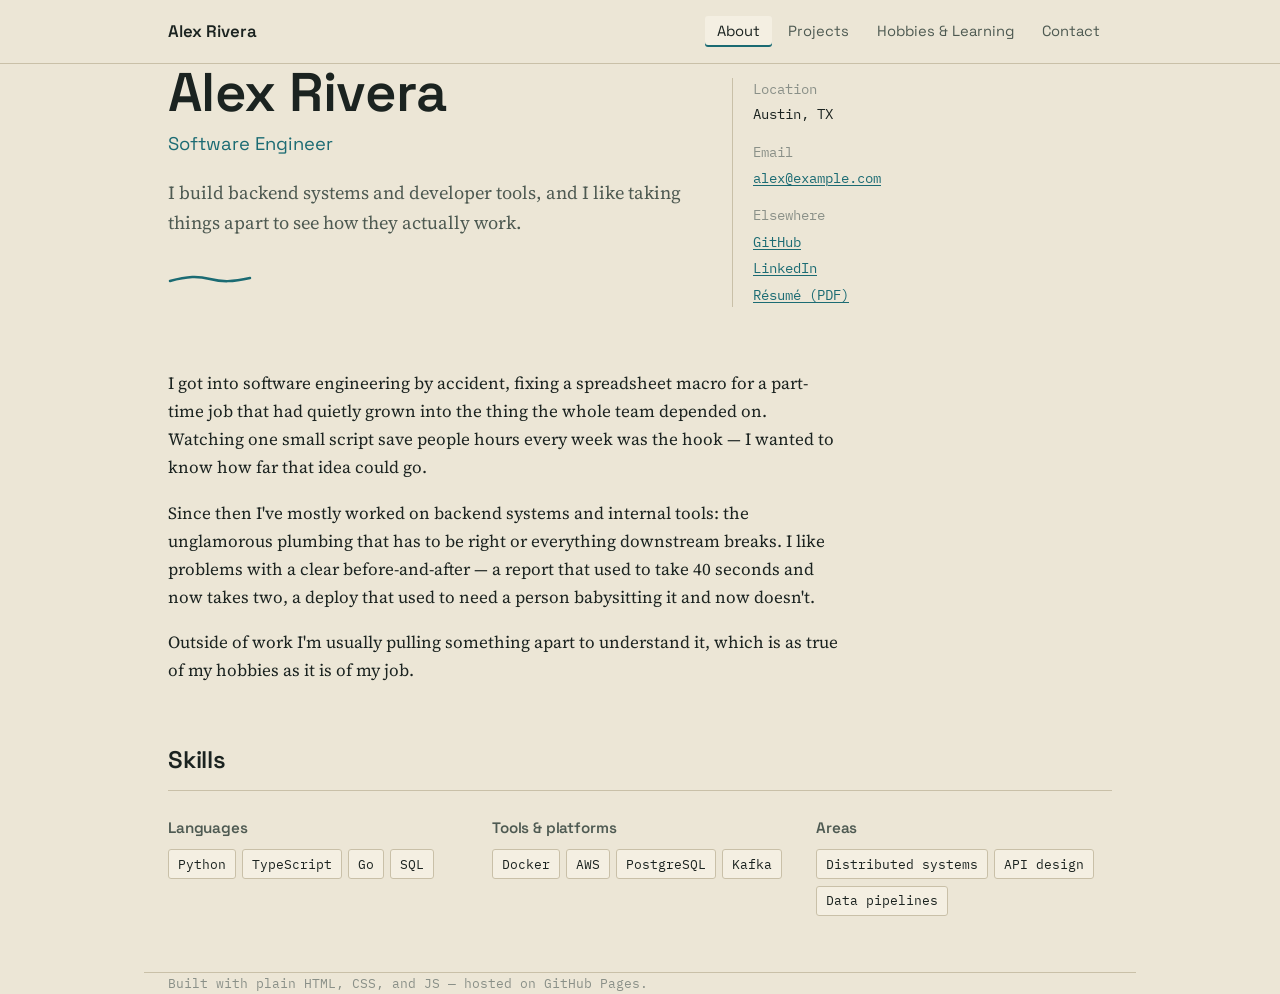
==== portfolio-site/index.html @ 3b94f077 "initial test" ====
<!DOCTYPE html>
<html lang="en">
<head>
<meta charset="UTF-8">
<meta name="viewport" content="width=device-width, initial-scale=1.0">
<title>Alex Rivera — Software Engineer</title>
<meta name="description" content="Portfolio and personal site of Alex Rivera, software engineer.">

<link rel="preconnect" href="https://fonts.googleapis.com">
<link rel="preconnect" href="https://fonts.gstatic.com" crossorigin>
<link href="https://fonts.googleapis.com/css2?family=Space+Grotesk:wght@500;600;700&family=Source+Serif+4:ital,opsz,wght@0,8..60,400;0,8..60,600;1,8..60,400&family=IBM+Plex+Mono:wght@400;500&display=swap" rel="stylesheet">

<link rel="stylesheet" href="styles.css">
</head>
<body>

<header class="site-header">
  <div class="wrap">
    <a href="#about" class="site-mark" id="siteMark">Alex Rivera</a>
    <nav class="tabs" role="tablist" aria-label="Site sections">
      <button role="tab" data-tab="about" aria-selected="true">About</button>
      <button role="tab" data-tab="projects" aria-selected="false">Projects</button>
      <button role="tab" data-tab="hobbies" aria-selected="false">Hobbies &amp; Learning</button>
      <button role="tab" data-tab="contact" aria-selected="false">Contact</button>
    </nav>
  </div>
</header>

<main class="wrap">

  <!-- ABOUT -->
  <section id="panel-about" class="panel" role="tabpanel">
    <div class="hero">
      <div>
        <h1 id="heroName">Alex Rivera</h1>
        <p class="role" id="heroRole">Software Engineer</p>
        <p class="tagline" id="heroTagline">I build backend systems and developer tools, and I like taking things apart to see how they actually work.</p>
        <svg class="hero-underline" viewBox="0 0 84 10" fill="none" xmlns="http://www.w3.org/2000/svg" aria-hidden="true">
          <path d="M2 7 C 20 2, 30 2, 42 5 S 64 8, 82 4" stroke="var(--signal)" stroke-width="2.5" stroke-linecap="round"/>
        </svg>
      </div>
      <dl class="margin-card">
        <dt>Location</dt>
        <dd id="metaLocation">Austin, TX</dd>
        <dt>Email</dt>
        <dd><a id="metaEmail" href="#">alex@example.com</a></dd>
        <dt>Elsewhere</dt>
        <dd><ul id="metaLinks"></ul></dd>
      </dl>
    </div>

    <div class="origin" id="originText"></div>

    <h2 class="section-heading" style="margin-top:3.5rem;">Skills</h2>
    <div class="skills-grid" id="skillsGrid"></div>
  </section>

  <!-- PROJECTS -->
  <section id="panel-projects" class="panel" role="tabpanel">
    <h2 class="section-heading">Projects</h2>
    <div id="projectsList"></div>
  </section>

  <!-- HOBBIES -->
  <section id="panel-hobbies" class="panel" role="tabpanel">
    <h2 class="section-heading">Hobbies &amp; things I'm learning</h2>
    <div class="hobbies-grid" id="hobbiesGrid"></div>
  </section>

  <!-- CONTACT -->
  <section id="panel-contact" class="panel" role="tabpanel">
    <h2 class="section-heading">Contact</h2>
    <div class="contact">
      <p id="contactLine">Reach out — I'm happy to hear from you.</p>
      <div class="contact-links" id="contactLinks"></div>
    </div>
  </section>

</main>

<footer class="wrap">
  <span id="footerNote">Built with plain HTML, CSS, and JS — hosted on GitHub Pages.</span>
</footer>

<script src="data.js"></script>
<script src="script.js"></script>
</body>
</html>
---- portfolio-site/styles.css ----
/* ============================================================
   DESIGN TOKENS
   ============================================================ */
:root {
  /* paper + ink */
  --paper: #ECE6D6;
  --paper-raised: #F4EFE2;
  --ink: #1B2320;
  --ink-soft: #4E5A52;
  --ink-faint: #8A9088;
  --rule: #C9C0A8;

  /* signal accent (deep teal — the one bold color on the page) */
  --signal: #1B6B73;
  --signal-dim: #14535A;

  /* secondary warm mark, used sparingly (hobby notes, highlights) */
  --mark: #B98418;

  /* type */
  --font-display: 'Space Grotesk', sans-serif;
  --font-body: 'Source Serif 4', Georgia, serif;
  --font-mono: 'IBM Plex Mono', ui-monospace, monospace;

  --measure: 42rem;
  --radius: 3px;
}

@media (prefers-color-scheme: dark) {
  :root {
    --paper: #171E1B;
    --paper-raised: #1D2521;
    --ink: #E9E4D6;
    --ink-soft: #A8AFA6;
    --ink-faint: #6B7269;
    --rule: #333B35;
    --signal: #5FBFC9;
    --signal-dim: #7FD1D9;
    --mark: #D6A419;
  }
}

* { box-sizing: border-box; }

html {
  scroll-behavior: smooth;
}

@media (prefers-reduced-motion: reduce) {
  html { scroll-behavior: auto; }
  * { animation-duration: 0.001ms !important; transition-duration: 0.001ms !important; }
}

body {
  margin: 0;
  background: var(--paper);
  color: var(--ink);
  font-family: var(--font-body);
  font-size: 1.0625rem;
  line-height: 1.65;
  -webkit-font-smoothing: antialiased;
}

a {
  color: var(--signal);
  text-decoration-thickness: 1px;
  text-underline-offset: 2px;
}
a:hover { color: var(--signal-dim); }

a:focus-visible,
button:focus-visible,
[tabindex]:focus-visible {
  outline: 2px solid var(--signal);
  outline-offset: 3px;
}

h1, h2, h3 {
  font-family: var(--font-display);
  font-weight: 600;
  letter-spacing: -0.01em;
  margin: 0;
}

/* ============================================================
   LAYOUT SHELL
   ============================================================ */
.wrap {
  max-width: 62rem;
  margin: 0 auto;
  padding: 0 1.5rem;
}

/* header / nav, sticky, acts as the "tabs" */
.site-header {
  position: sticky;
  top: 0;
  z-index: 10;
  background: var(--paper);
  border-bottom: 1px solid var(--rule);
}

.site-header .wrap {
  display: flex;
  align-items: center;
  justify-content: space-between;
  gap: 1rem;
  padding-top: 1rem;
  padding-bottom: 1rem;
}

.site-mark {
  font-family: var(--font-display);
  font-weight: 600;
  font-size: 1.05rem;
  color: var(--ink);
  text-decoration: none;
  white-space: nowrap;
}

nav.tabs {
  display: flex;
  gap: 0.25rem;
  overflow-x: auto;
}

nav.tabs button {
  font-family: var(--font-display);
  font-size: 0.92rem;
  background: none;
  border: none;
  color: var(--ink-soft);
  padding: 0.4rem 0.75rem;
  cursor: pointer;
  border-radius: var(--radius);
  white-space: nowrap;
}

nav.tabs button:hover { color: var(--ink); }

nav.tabs button[aria-selected="true"] {
  color: var(--ink);
  background: var(--paper-raised);
  box-shadow: inset 0 -2px 0 var(--signal);
}

main {
  padding: 3rem 0 6rem;
}

.panel {
  display: none;
}
.panel.is-active {
  display: block;
  animation: rise 0.4s ease both;
}

@keyframes rise {
  from { opacity: 0; transform: translateY(6px); }
  to   { opacity: 1; transform: translateY(0); }
}

/* ============================================================
   HERO / ABOUT
   ============================================================ */
.hero {
  display: grid;
  grid-template-columns: 1fr;
  gap: 2rem;
  margin-bottom: 3rem;
}

@media (min-width: 760px) {
  .hero { grid-template-columns: 1.4fr 1fr; align-items: start; }
}

.hero h1 {
  font-size: clamp(2.2rem, 5vw, 3.4rem);
  line-height: 1.05;
}

.hero .role {
  font-family: var(--font-display);
  color: var(--signal);
  font-size: 1.15rem;
  margin-top: 0.5rem;
}

.hero .tagline {
  max-width: var(--measure);
  color: var(--ink-soft);
  font-size: 1.15rem;
  margin-top: 1rem;
}

.hero-underline {
  width: 84px;
  height: 10px;
  margin-top: 1.1rem;
}

/* margin card: location, email, links — reads like a notebook margin note */
.margin-card {
  border-left: 1px solid var(--rule);
  padding-left: 1.25rem;
  font-family: var(--font-mono);
  font-size: 0.88rem;
  color: var(--ink-soft);
}

.margin-card dt { color: var(--ink-faint); margin-top: 0.9rem; }
.margin-card dt:first-child { margin-top: 0; }
.margin-card dd { margin: 0.15rem 0 0; color: var(--ink); }
.margin-card ul { list-style: none; margin: 0.15rem 0 0; padding: 0; }
.margin-card li { margin-top: 0.2rem; }

.origin {
  max-width: var(--measure);
}

.origin p { margin: 0 0 1.1rem; }
.origin p:last-child { margin-bottom: 0; }

/* ============================================================
   SECTION HEADINGS
   ============================================================ */
.section-heading {
  font-size: 1.5rem;
  margin-bottom: 1.5rem;
  padding-bottom: 0.6rem;
  border-bottom: 1px solid var(--rule);
}

/* ============================================================
   SKILLS
   ============================================================ */
.skills-grid {
  display: grid;
  gap: 1.75rem;
  grid-template-columns: repeat(auto-fit, minmax(210px, 1fr));
  margin-bottom: 3.5rem;
}

.skill-group h3 {
  font-size: 0.95rem;
  color: var(--ink-soft);
  margin-bottom: 0.6rem;
  font-weight: 600;
}

.chip-row {
  display: flex;
  flex-wrap: wrap;
  gap: 0.4rem;
}

.chip {
  font-family: var(--font-mono);
  font-size: 0.82rem;
  border: 1px solid var(--rule);
  color: var(--ink);
  padding: 0.2rem 0.55rem;
  border-radius: var(--radius);
  background: var(--paper-raised);
}

/* ============================================================
   PROJECTS
   ============================================================ */
.project {
  border-top: 1px solid var(--rule);
  padding: 2rem 0;
  display: grid;
  gap: 1.5rem;
  grid-template-columns: 1fr;
}

@media (min-width: 760px) {
  .project { grid-template-columns: 200px 1fr; }
}

.project:last-child { border-bottom: 1px solid var(--rule); }

.project-meta {
  font-family: var(--font-mono);
  font-size: 0.82rem;
  color: var(--ink-faint);
}

.project-meta .period { display: block; margin-bottom: 0.5rem; }

.project h3 {
  font-size: 1.3rem;
  margin-bottom: 0.5rem;
}

.project .summary {
  max-width: var(--measure);
  color: var(--ink-soft);
  margin-bottom: 0.9rem;
}

.project .chip-row { margin-bottom: 0.9rem; }

.project-links {
  display: flex;
  gap: 1.25rem;
  font-family: var(--font-display);
  font-size: 0.9rem;
  margin-bottom: 1rem;
}

/* media embeds: pdf / video / image */
.media-frame {
  border: 1px solid var(--rule);
  border-radius: var(--radius);
  overflow: hidden;
  background: var(--paper-raised);
  max-width: var(--measure);
}

.media-frame iframe,
.media-frame video,
.media-frame img {
  display: block;
  width: 100%;
  height: 480px;
  border: none;
}

.media-frame img { height: auto; }
.media-frame video { height: auto; background: #000; }

.media-fallback {
  padding: 1.25rem 1.5rem;
  font-family: var(--font-mono);
  font-size: 0.85rem;
  color: var(--ink-faint);
}

/* ============================================================
   HOBBIES
   ============================================================ */
.hobbies-grid {
  display: grid;
  gap: 1.75rem;
  grid-template-columns: repeat(auto-fit, minmax(240px, 1fr));
}

.hobby h3 {
  font-size: 1.05rem;
  margin-bottom: 0.4rem;
  position: relative;
  padding-left: 1rem;
}

.hobby h3::before {
  content: "";
  position: absolute;
  left: 0;
  top: 0.35em;
  width: 6px;
  height: 6px;
  background: var(--mark);
  border-radius: 50%;
}

.hobby p {
  color: var(--ink-soft);
  margin: 0;
}

/* ============================================================
   CONTACT / FOOTER
   ============================================================ */
.contact p { max-width: var(--measure); color: var(--ink-soft); }

.contact-links {
  display: flex;
  flex-wrap: wrap;
  gap: 1rem 2rem;
  margin-top: 1.5rem;
  font-family: var(--font-display);
}

footer {
  border-top: 1px solid var(--rule);
  padding: 1.5rem 0;
  font-family: var(--font-mono);
  font-size: 0.8rem;
  color: var(--ink-faint);
}
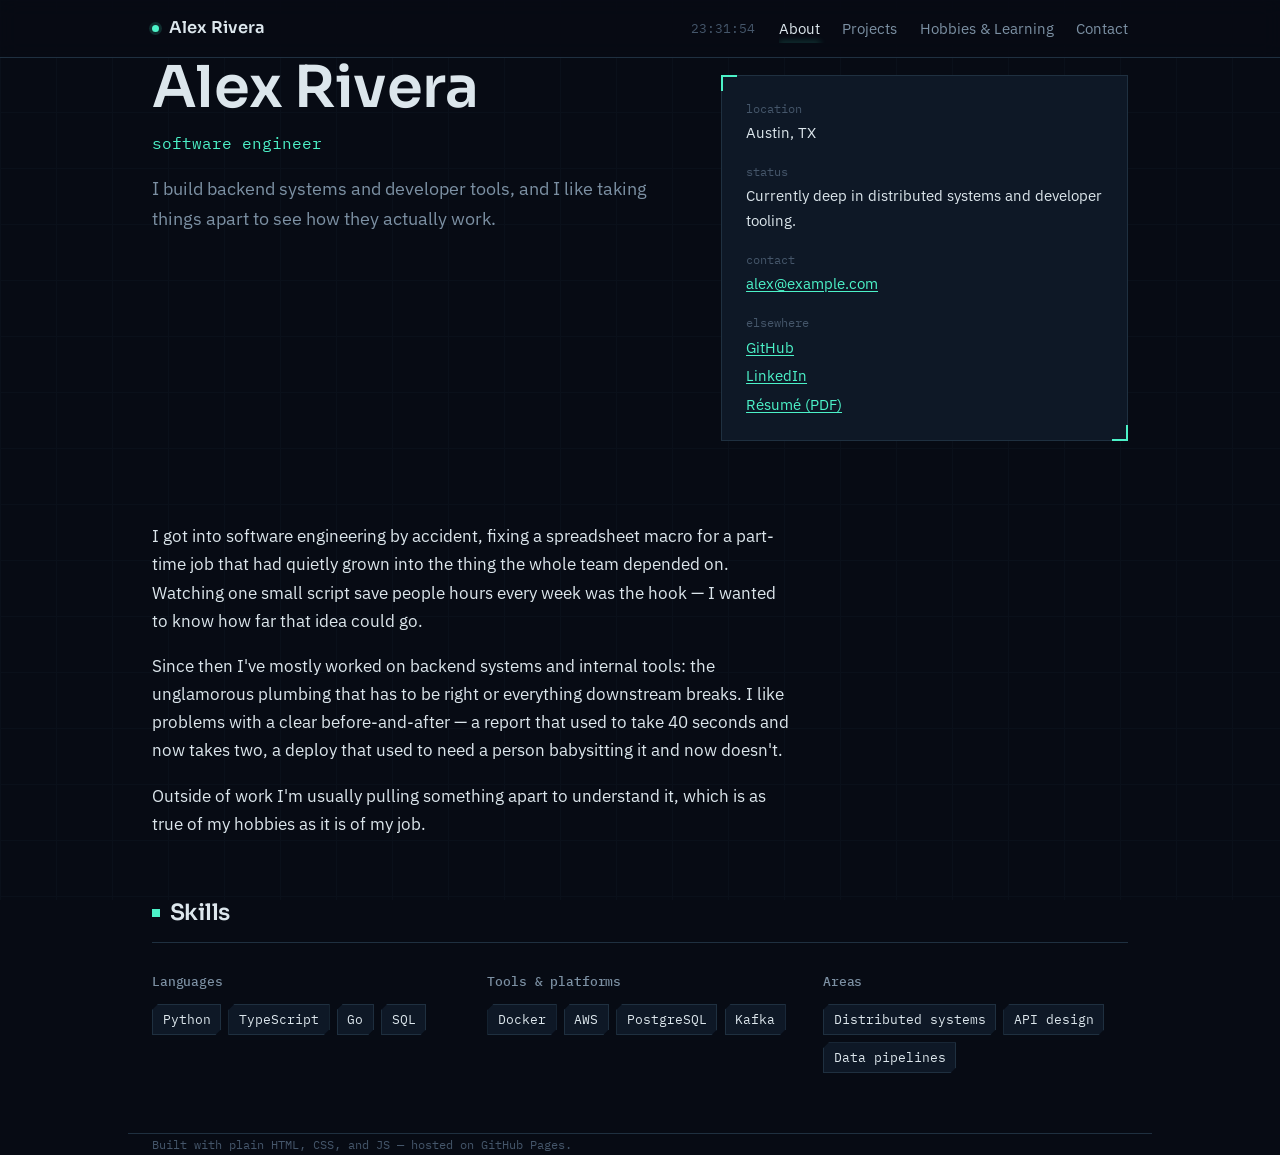
==== commit 9908864e: "initial test-2" ====
--- a/portfolio-site/index.html
+++ b/portfolio-site/index.html
@@ -8,7 +8,7 @@
 
 <link rel="preconnect" href="https://fonts.googleapis.com">
 <link rel="preconnect" href="https://fonts.gstatic.com" crossorigin>
-<link href="https://fonts.googleapis.com/css2?family=Space+Grotesk:wght@500;600;700&family=Source+Serif+4:ital,opsz,wght@0,8..60,400;0,8..60,600;1,8..60,400&family=IBM+Plex+Mono:wght@400;500&display=swap" rel="stylesheet">
+<link href="https://fonts.googleapis.com/css2?family=Sora:wght@500;600;700&family=IBM+Plex+Sans:wght@400;500&family=IBM+Plex+Mono:wght@400;500&display=swap" rel="stylesheet">
 
 <link rel="stylesheet" href="styles.css">
 </head>
@@ -16,35 +16,41 @@
 
 <header class="site-header">
   <div class="wrap">
-    <a href="#about" class="site-mark" id="siteMark">Alex Rivera</a>
-    <nav class="tabs" role="tablist" aria-label="Site sections">
-      <button role="tab" data-tab="about" aria-selected="true">About</button>
-      <button role="tab" data-tab="projects" aria-selected="false">Projects</button>
-      <button role="tab" data-tab="hobbies" aria-selected="false">Hobbies &amp; Learning</button>
-      <button role="tab" data-tab="contact" aria-selected="false">Contact</button>
-    </nav>
+    <div class="header-left">
+      <span class="status-dot" aria-hidden="true"></span>
+      <a href="#about" class="site-mark" id="siteMark">Alex Rivera</a>
+    </div>
+    <div class="header-right">
+      <span class="clock" id="clock" aria-label="Local time"></span>
+      <nav class="tabs" role="tablist" aria-label="Site sections">
+        <button role="tab" data-tab="about" aria-selected="true">About</button>
+        <button role="tab" data-tab="projects" aria-selected="false">Projects</button>
+        <button role="tab" data-tab="hobbies" aria-selected="false">Hobbies &amp; Learning</button>
+        <button role="tab" data-tab="contact" aria-selected="false">Contact</button>
+        <span class="tab-indicator" id="tabIndicator" aria-hidden="true"></span>
+      </nav>
+    </div>
   </div>
 </header>
 
 <main class="wrap">
 
   <!-- ABOUT -->
-  <section id="panel-about" class="panel" role="tabpanel">
+  <section id="panel-about" class="panel-section" role="tabpanel">
     <div class="hero">
       <div>
-        <h1 id="heroName">Alex Rivera</h1>
-        <p class="role" id="heroRole">Software Engineer</p>
-        <p class="tagline" id="heroTagline">I build backend systems and developer tools, and I like taking things apart to see how they actually work.</p>
-        <svg class="hero-underline" viewBox="0 0 84 10" fill="none" xmlns="http://www.w3.org/2000/svg" aria-hidden="true">
-          <path d="M2 7 C 20 2, 30 2, 42 5 S 64 8, 82 4" stroke="var(--signal)" stroke-width="2.5" stroke-linecap="round"/>
-        </svg>
+        <h1 class="hero-name" id="heroName">Alex Rivera</h1>
+        <p class="role" id="heroRole">software engineer</p>
+        <p class="tagline" id="heroTagline"></p>
       </div>
-      <dl class="margin-card">
-        <dt>Location</dt>
-        <dd id="metaLocation">Austin, TX</dd>
-        <dt>Email</dt>
-        <dd><a id="metaEmail" href="#">alex@example.com</a></dd>
-        <dt>Elsewhere</dt>
+      <dl class="readout">
+        <dt>location</dt>
+        <dd id="metaLocation"></dd>
+        <dt>status</dt>
+        <dd id="metaStatus"></dd>
+        <dt>contact</dt>
+        <dd><a id="metaEmail" href="#"></a></dd>
+        <dt>elsewhere</dt>
         <dd><ul id="metaLinks"></ul></dd>
       </dl>
     </div>
@@ -56,22 +62,22 @@
   </section>
 
   <!-- PROJECTS -->
-  <section id="panel-projects" class="panel" role="tabpanel">
+  <section id="panel-projects" class="panel-section" role="tabpanel">
     <h2 class="section-heading">Projects</h2>
     <div id="projectsList"></div>
   </section>
 
   <!-- HOBBIES -->
-  <section id="panel-hobbies" class="panel" role="tabpanel">
+  <section id="panel-hobbies" class="panel-section" role="tabpanel">
     <h2 class="section-heading">Hobbies &amp; things I'm learning</h2>
     <div class="hobbies-grid" id="hobbiesGrid"></div>
   </section>
 
   <!-- CONTACT -->
-  <section id="panel-contact" class="panel" role="tabpanel">
+  <section id="panel-contact" class="panel-section" role="tabpanel">
     <h2 class="section-heading">Contact</h2>
     <div class="contact">
-      <p id="contactLine">Reach out — I'm happy to hear from you.</p>
+      <p id="contactLine"></p>
       <div class="contact-links" id="contactLinks"></div>
     </div>
   </section>
--- a/portfolio-site/styles.css
+++ b/portfolio-site/styles.css
@@ -1,50 +1,29 @@
 /* ============================================================
-   DESIGN TOKENS
+   DESIGN TOKENS — "mission control" theme
    ============================================================ */
 :root {
-  /* paper + ink */
-  --paper: #ECE6D6;
-  --paper-raised: #F4EFE2;
-  --ink: #1B2320;
-  --ink-soft: #4E5A52;
-  --ink-faint: #8A9088;
-  --rule: #C9C0A8;
-
-  /* signal accent (deep teal — the one bold color on the page) */
-  --signal: #1B6B73;
-  --signal-dim: #14535A;
-
-  /* secondary warm mark, used sparingly (hobby notes, highlights) */
-  --mark: #B98418;
-
-  /* type */
-  --font-display: 'Space Grotesk', sans-serif;
-  --font-body: 'Source Serif 4', Georgia, serif;
+  --void:       #070B14;   /* base background, blue-black, not neutral grey */
+  --panel:      #0E1826;   /* raised panel surface */
+  --panel-hi:   #142234;   /* slightly brighter panel (hover / active) */
+  --line:       #1F3040;   /* hairline borders, grid lines */
+  --ink:        #DCE6EC;   /* primary text, cool off-white */
+  --ink-dim:    #7C90A3;   /* secondary text */
+  --ink-faint:  #45566A;   /* tertiary / meta text */
+  --signal:     #4CF2C8;   /* single accent — console teal, not acid-green */
+  --signal-dim: #2E9C81;
+
+  --font-display: 'Sora', sans-serif;
+  --font-body: 'IBM Plex Sans', sans-serif;
   --font-mono: 'IBM Plex Mono', ui-monospace, monospace;
 
-  --measure: 42rem;
-  --radius: 3px;
-}
-
-@media (prefers-color-scheme: dark) {
-  :root {
-    --paper: #171E1B;
-    --paper-raised: #1D2521;
-    --ink: #E9E4D6;
-    --ink-soft: #A8AFA6;
-    --ink-faint: #6B7269;
-    --rule: #333B35;
-    --signal: #5FBFC9;
-    --signal-dim: #7FD1D9;
-    --mark: #D6A419;
-  }
+  --measure: 40rem;
+  --ease: cubic-bezier(0.16, 1, 0.3, 1);   /* smooth deceleration, used everywhere */
+  --ease-soft: cubic-bezier(0.4, 0, 0.2, 1);
 }
 
 * { box-sizing: border-box; }
 
-html {
-  scroll-behavior: smooth;
-}
+html { scroll-behavior: smooth; }
 
 @media (prefers-reduced-motion: reduce) {
   html { scroll-behavior: auto; }
@@ -53,25 +32,51 @@
 
 body {
   margin: 0;
-  background: var(--paper);
+  background: var(--void);
   color: var(--ink);
   font-family: var(--font-body);
   font-size: 1.0625rem;
   line-height: 1.65;
   -webkit-font-smoothing: antialiased;
+  position: relative;
+}
+
+/* faint drifting grid, the one ambient signature of the page */
+body::before {
+  content: "";
+  position: fixed;
+  inset: 0;
+  z-index: 0;
+  pointer-events: none;
+  background-image:
+    linear-gradient(var(--line) 1px, transparent 1px),
+    linear-gradient(90deg, var(--line) 1px, transparent 1px);
+  background-size: 56px 56px;
+  opacity: 0.16;
+  animation: drift 90s linear infinite;
+}
+
+@keyframes drift {
+  from { background-position: 0 0, 0 0; }
+  to   { background-position: 0 -1120px, -1120px 0; }
+}
+
+@media (prefers-reduced-motion: reduce) {
+  body::before { animation: none; }
 }
 
 a {
   color: var(--signal);
   text-decoration-thickness: 1px;
   text-underline-offset: 2px;
-}
-a:hover { color: var(--signal-dim); }
+  transition: color 0.25s var(--ease-soft);
+}
+a:hover { color: var(--ink); }
 
 a:focus-visible,
 button:focus-visible,
 [tabindex]:focus-visible {
-  outline: 2px solid var(--signal);
+  outline: 1px solid var(--signal);
   outline-offset: 3px;
 }
 
@@ -86,18 +91,20 @@
    LAYOUT SHELL
    ============================================================ */
 .wrap {
-  max-width: 62rem;
+  max-width: 64rem;
   margin: 0 auto;
   padding: 0 1.5rem;
-}
-
-/* header / nav, sticky, acts as the "tabs" */
+  position: relative;
+  z-index: 1;
+}
+
 .site-header {
   position: sticky;
   top: 0;
   z-index: 10;
-  background: var(--paper);
-  border-bottom: 1px solid var(--rule);
+  background: rgba(7, 11, 20, 0.86);
+  backdrop-filter: blur(10px);
+  border-bottom: 1px solid var(--line);
 }
 
 .site-header .wrap {
@@ -105,199 +112,336 @@
   align-items: center;
   justify-content: space-between;
   gap: 1rem;
-  padding-top: 1rem;
-  padding-bottom: 1rem;
+  padding-top: 0.9rem;
+  padding-bottom: 0.9rem;
+  flex-wrap: wrap;
+}
+
+.header-left {
+  display: flex;
+  align-items: center;
+  gap: 0.6rem;
+}
+
+.status-dot {
+  width: 7px;
+  height: 7px;
+  border-radius: 50%;
+  background: var(--signal);
+  box-shadow: 0 0 0 3px rgba(76, 242, 200, 0.15);
+  animation: pulse 2.4s ease-in-out infinite;
+  flex-shrink: 0;
+}
+
+@keyframes pulse {
+  0%, 100% { opacity: 1; }
+  50% { opacity: 0.45; }
 }
 
 .site-mark {
   font-family: var(--font-display);
   font-weight: 600;
-  font-size: 1.05rem;
+  font-size: 1.02rem;
   color: var(--ink);
   text-decoration: none;
+}
+
+.header-right {
+  display: flex;
+  align-items: center;
+  gap: 1.5rem;
+}
+
+.clock {
+  font-family: var(--font-mono);
+  font-size: 0.82rem;
+  color: var(--ink-faint);
   white-space: nowrap;
 }
 
 nav.tabs {
   display: flex;
-  gap: 0.25rem;
+  gap: 1.4rem;
   overflow-x: auto;
+  position: relative;
 }
 
 nav.tabs button {
-  font-family: var(--font-display);
+  font-family: var(--font-body);
   font-size: 0.92rem;
   background: none;
   border: none;
-  color: var(--ink-soft);
-  padding: 0.4rem 0.75rem;
+  color: var(--ink-dim);
+  padding: 0.3rem 0;
   cursor: pointer;
-  border-radius: var(--radius);
   white-space: nowrap;
+  position: relative;
+  transition: color 0.25s var(--ease-soft);
 }
 
 nav.tabs button:hover { color: var(--ink); }
 
 nav.tabs button[aria-selected="true"] {
   color: var(--ink);
-  background: var(--paper-raised);
-  box-shadow: inset 0 -2px 0 var(--signal);
-}
-
-main {
-  padding: 3rem 0 6rem;
-}
-
-.panel {
-  display: none;
-}
-.panel.is-active {
-  display: block;
-  animation: rise 0.4s ease both;
-}
-
-@keyframes rise {
-  from { opacity: 0; transform: translateY(6px); }
+}
+
+/* single indicator that slides between tabs instead of an instant
+   underline swap — positioned by JS via getBoundingClientRect */
+.tab-indicator {
+  position: absolute;
+  bottom: -1px;
+  height: 1px;
+  background: var(--signal);
+  box-shadow: 0 0 6px var(--signal);
+  transition: left 0.4s var(--ease), width 0.4s var(--ease);
+}
+
+main { padding: 3.5rem 0 6rem; }
+
+.panel-section { display: none; }
+.panel-section.is-active { display: block; animation: panelIn 0.55s var(--ease) both; }
+
+@keyframes panelIn {
+  from { opacity: 0; transform: translateY(10px); }
   to   { opacity: 1; transform: translateY(0); }
 }
 
 /* ============================================================
-   HERO / ABOUT
+   HERO — reticle-framed readout panel
    ============================================================ */
 .hero {
   display: grid;
   grid-template-columns: 1fr;
-  gap: 2rem;
-  margin-bottom: 3rem;
-}
-
-@media (min-width: 760px) {
-  .hero { grid-template-columns: 1.4fr 1fr; align-items: start; }
-}
-
-.hero h1 {
-  font-size: clamp(2.2rem, 5vw, 3.4rem);
+  gap: 2.5rem;
+  margin-bottom: 4rem;
+  position: relative;
+  overflow: hidden;
+}
+
+/* one-time boot-sequence sweep across the hero on load */
+.hero::after {
+  content: "";
+  position: absolute;
+  left: 0;
+  right: 0;
+  top: 0;
+  height: 2px;
+  background: linear-gradient(90deg, transparent, var(--signal), transparent);
+  opacity: 0.8;
+  animation: sweep 1.1s var(--ease) 0.05s both;
+  pointer-events: none;
+}
+
+@keyframes sweep {
+  from { top: 0; opacity: 0.9; }
+  to   { top: 100%; opacity: 0; }
+}
+
+@media (min-width: 800px) {
+  .hero { grid-template-columns: 1.3fr 1fr; align-items: start; }
+}
+
+.hero-name {
+  font-size: clamp(2.3rem, 5.5vw, 3.6rem);
   line-height: 1.05;
 }
 
+.hero-name .char {
+  display: inline-block;
+}
+
 .hero .role {
-  font-family: var(--font-display);
+  font-family: var(--font-mono);
   color: var(--signal);
-  font-size: 1.15rem;
-  margin-top: 0.5rem;
+  font-size: 1rem;
+  margin-top: 0.7rem;
+  opacity: 0;
+  animation: rowIn 0.5s var(--ease) 0.5s forwards;
 }
 
 .hero .tagline {
   max-width: var(--measure);
-  color: var(--ink-soft);
-  font-size: 1.15rem;
+  color: var(--ink-dim);
+  font-size: 1.12rem;
+  margin-top: 1.1rem;
+  opacity: 0;
+  animation: rowIn 0.5s var(--ease) 0.62s forwards;
+}
+
+/* the telemetry panel */
+.readout {
+  position: relative;
+  border: 1px solid var(--line);
+  background: var(--panel);
+  padding: 1.4rem 1.5rem;
+}
+
+.readout::before,
+.readout::after {
+  content: "";
+  position: absolute;
+  width: 14px;
+  height: 14px;
+  border-color: var(--signal);
+  border-style: solid;
+  opacity: 0;
+  transform: scale(0.5);
+  transform-origin: center;
+  animation: corner-in 0.7s var(--ease) forwards;
+}
+
+.readout::before { top: -1px; left: -1px; border-width: 2px 0 0 2px; transform-origin: top left; animation-delay: 0.15s; }
+.readout::after  { bottom: -1px; right: -1px; border-width: 0 2px 2px 0; transform-origin: bottom right; animation-delay: 0.32s; }
+
+@keyframes corner-in {
+  from { opacity: 0; transform: scale(0.4); }
+  to   { opacity: 1; transform: scale(1); }
+}
+
+/* readout rows settle in just after the corners land */
+.readout dt, .readout dd { opacity: 0; animation: rowIn 0.5s var(--ease) forwards; }
+.readout dt:nth-of-type(1), .readout dd:nth-of-type(1) { animation-delay: 0.45s; }
+.readout dt:nth-of-type(2), .readout dd:nth-of-type(2) { animation-delay: 0.55s; }
+.readout dt:nth-of-type(3), .readout dd:nth-of-type(3) { animation-delay: 0.65s; }
+.readout dt:nth-of-type(4), .readout dd:nth-of-type(4) { animation-delay: 0.75s; }
+
+@keyframes rowIn {
+  from { opacity: 0; transform: translateX(6px); }
+  to   { opacity: 1; transform: translateX(0); }
+}
+
+.readout dt {
+  font-family: var(--font-mono);
+  font-size: 0.72rem;
+  color: var(--ink-faint);
+  text-transform: lowercase;
   margin-top: 1rem;
 }
-
-.hero-underline {
-  width: 84px;
-  height: 10px;
-  margin-top: 1.1rem;
-}
-
-/* margin card: location, email, links — reads like a notebook margin note */
-.margin-card {
-  border-left: 1px solid var(--rule);
-  padding-left: 1.25rem;
-  font-family: var(--font-mono);
-  font-size: 0.88rem;
-  color: var(--ink-soft);
-}
-
-.margin-card dt { color: var(--ink-faint); margin-top: 0.9rem; }
-.margin-card dt:first-child { margin-top: 0; }
-.margin-card dd { margin: 0.15rem 0 0; color: var(--ink); }
-.margin-card ul { list-style: none; margin: 0.15rem 0 0; padding: 0; }
-.margin-card li { margin-top: 0.2rem; }
+.readout dt:first-child { margin-top: 0; }
+.readout dd {
+  margin: 0.2rem 0 0;
+  color: var(--ink);
+  font-size: 0.94rem;
+}
+.readout ul { list-style: none; margin: 0.2rem 0 0; padding: 0; }
+.readout li { margin-top: 0.25rem; }
 
 .origin {
   max-width: var(--measure);
-}
-
-.origin p { margin: 0 0 1.1rem; }
+  margin-top: 2.5rem;
+}
+.origin p { margin: 0 0 1.1rem; color: var(--ink); }
 .origin p:last-child { margin-bottom: 0; }
 
 /* ============================================================
-   SECTION HEADINGS
+   SECTION HEADINGS — no eyebrow labels, just a signal tick
    ============================================================ */
 .section-heading {
-  font-size: 1.5rem;
-  margin-bottom: 1.5rem;
-  padding-bottom: 0.6rem;
-  border-bottom: 1px solid var(--rule);
-}
-
-/* ============================================================
-   SKILLS
+  font-size: 1.4rem;
+  margin-bottom: 1.75rem;
+  padding-bottom: 0.7rem;
+  border-bottom: 1px solid var(--line);
+  display: flex;
+  align-items: center;
+  gap: 0.6rem;
+}
+
+.section-heading::before {
+  content: "";
+  width: 8px;
+  height: 8px;
+  background: var(--signal);
+  flex-shrink: 0;
+}
+
+/* ============================================================
+   SKILLS — angled-corner tags, grouped
    ============================================================ */
 .skills-grid {
   display: grid;
-  gap: 1.75rem;
+  gap: 1.9rem;
   grid-template-columns: repeat(auto-fit, minmax(210px, 1fr));
-  margin-bottom: 3.5rem;
+  margin-bottom: 3.75rem;
 }
 
 .skill-group h3 {
-  font-size: 0.95rem;
-  color: var(--ink-soft);
-  margin-bottom: 0.6rem;
-  font-weight: 600;
-}
-
-.chip-row {
-  display: flex;
-  flex-wrap: wrap;
-  gap: 0.4rem;
-}
+  font-family: var(--font-mono);
+  font-size: 0.82rem;
+  font-weight: 500;
+  color: var(--ink-dim);
+  margin-bottom: 0.7rem;
+}
+
+.chip-row { display: flex; flex-wrap: wrap; gap: 0.45rem; }
 
 .chip {
   font-family: var(--font-mono);
-  font-size: 0.82rem;
-  border: 1px solid var(--rule);
+  font-size: 0.8rem;
   color: var(--ink);
-  padding: 0.2rem 0.55rem;
-  border-radius: var(--radius);
-  background: var(--paper-raised);
-}
-
-/* ============================================================
-   PROJECTS
-   ============================================================ */
+  padding: 0.25rem 0.6rem;
+  background: var(--panel);
+  border: 1px solid var(--line);
+  clip-path: polygon(6px 0, 100% 0, 100% calc(100% - 6px), calc(100% - 6px) 100%, 0 100%, 0 6px);
+  transition: transform 0.25s var(--ease-soft), border-color 0.25s var(--ease-soft), background 0.25s var(--ease-soft);
+}
+
+.chip:hover {
+  border-color: var(--signal-dim);
+  background: var(--panel-hi);
+  transform: translateY(-1px);
+}
+
+/* ============================================================
+   PROJECTS — vertical log with a connecting trace
+   ============================================================ */
+#projectsList { position: relative; }
+
+#projectsList::before {
+  content: "";
+  position: absolute;
+  left: 5px;
+  top: 8px;
+  bottom: 8px;
+  width: 1px;
+  background: var(--line);
+}
+
 .project {
-  border-top: 1px solid var(--rule);
-  padding: 2rem 0;
-  display: grid;
-  gap: 1.5rem;
-  grid-template-columns: 1fr;
-}
-
-@media (min-width: 760px) {
-  .project { grid-template-columns: 200px 1fr; }
-}
-
-.project:last-child { border-bottom: 1px solid var(--rule); }
+  position: relative;
+  padding: 0 0 2.75rem 2.25rem;
+}
+
+.project::before {
+  content: "";
+  position: absolute;
+  left: 0;
+  top: 6px;
+  width: 11px;
+  height: 11px;
+  border: 1px solid var(--signal);
+  background: var(--void);
+  transition: box-shadow 0.3s var(--ease-soft), background 0.3s var(--ease-soft);
+}
+
+.project:hover::before {
+  background: var(--signal);
+  box-shadow: 0 0 10px var(--signal);
+}
+
+.project:last-child { padding-bottom: 0; }
 
 .project-meta {
   font-family: var(--font-mono);
-  font-size: 0.82rem;
+  font-size: 0.78rem;
   color: var(--ink-faint);
-}
-
-.project-meta .period { display: block; margin-bottom: 0.5rem; }
-
-.project h3 {
-  font-size: 1.3rem;
-  margin-bottom: 0.5rem;
-}
+  margin-bottom: 0.4rem;
+}
+
+.project h3 { font-size: 1.22rem; margin-bottom: 0.55rem; }
 
 .project .summary {
   max-width: var(--measure);
-  color: var(--ink-soft);
+  color: var(--ink-dim);
   margin-bottom: 0.9rem;
 }
 
@@ -306,36 +450,50 @@
 .project-links {
   display: flex;
   gap: 1.25rem;
-  font-family: var(--font-display);
-  font-size: 0.9rem;
+  font-family: var(--font-mono);
+  font-size: 0.85rem;
   margin-bottom: 1rem;
 }
 
-/* media embeds: pdf / video / image */
+/* media embeds, framed like a viewport */
 .media-frame {
-  border: 1px solid var(--rule);
-  border-radius: var(--radius);
-  overflow: hidden;
-  background: var(--paper-raised);
+  position: relative;
+  border: 1px solid var(--line);
+  background: var(--panel);
   max-width: var(--measure);
 }
+
+.media-frame::before,
+.media-frame::after {
+  content: "";
+  position: absolute;
+  width: 10px;
+  height: 10px;
+  border-color: var(--signal);
+  border-style: solid;
+  opacity: 0;
+  transform: scale(0.5);
+  animation: corner-in 0.6s var(--ease) forwards;
+  animation-delay: 0.1s;
+}
+.media-frame::before { top: -1px; left: -1px; border-width: 1.5px 0 0 1.5px; transform-origin: top left; }
+.media-frame::after  { bottom: -1px; right: -1px; border-width: 0 1.5px 1.5px 0; transform-origin: bottom right; animation-delay: 0.2s; }
 
 .media-frame iframe,
 .media-frame video,
 .media-frame img {
   display: block;
   width: 100%;
-  height: 480px;
+  height: 460px;
   border: none;
 }
-
 .media-frame img { height: auto; }
 .media-frame video { height: auto; background: #000; }
 
 .media-fallback {
   padding: 1.25rem 1.5rem;
   font-family: var(--font-mono);
-  font-size: 0.85rem;
+  font-size: 0.83rem;
   color: var(--ink-faint);
 }
 
@@ -344,50 +502,40 @@
    ============================================================ */
 .hobbies-grid {
   display: grid;
-  gap: 1.75rem;
-  grid-template-columns: repeat(auto-fit, minmax(240px, 1fr));
+  gap: 1.9rem;
+  grid-template-columns: repeat(auto-fit, minmax(230px, 1fr));
 }
 
 .hobby h3 {
-  font-size: 1.05rem;
+  font-size: 1.02rem;
   margin-bottom: 0.4rem;
-  position: relative;
-  padding-left: 1rem;
-}
-
-.hobby h3::before {
-  content: "";
-  position: absolute;
-  left: 0;
-  top: 0.35em;
-  width: 6px;
-  height: 6px;
-  background: var(--mark);
-  border-radius: 50%;
-}
-
-.hobby p {
-  color: var(--ink-soft);
-  margin: 0;
-}
+  font-family: var(--font-mono);
+  font-weight: 500;
+  color: var(--signal);
+}
+
+.hobby p { color: var(--ink-dim); margin: 0; }
 
 /* ============================================================
    CONTACT / FOOTER
    ============================================================ */
-.contact p { max-width: var(--measure); color: var(--ink-soft); }
+.contact p { max-width: var(--measure); color: var(--ink-dim); }
 
 .contact-links {
   display: flex;
   flex-wrap: wrap;
   gap: 1rem 2rem;
   margin-top: 1.5rem;
-  font-family: var(--font-display);
+  font-family: var(--font-mono);
+  font-size: 0.9rem;
 }
 
 footer {
-  border-top: 1px solid var(--rule);
+  border-top: 1px solid var(--line);
   padding: 1.5rem 0;
   font-family: var(--font-mono);
-  font-size: 0.8rem;
+  font-size: 0.78rem;
   color: var(--ink-faint);
-}
+  position: relative;
+  z-index: 1;
+}
